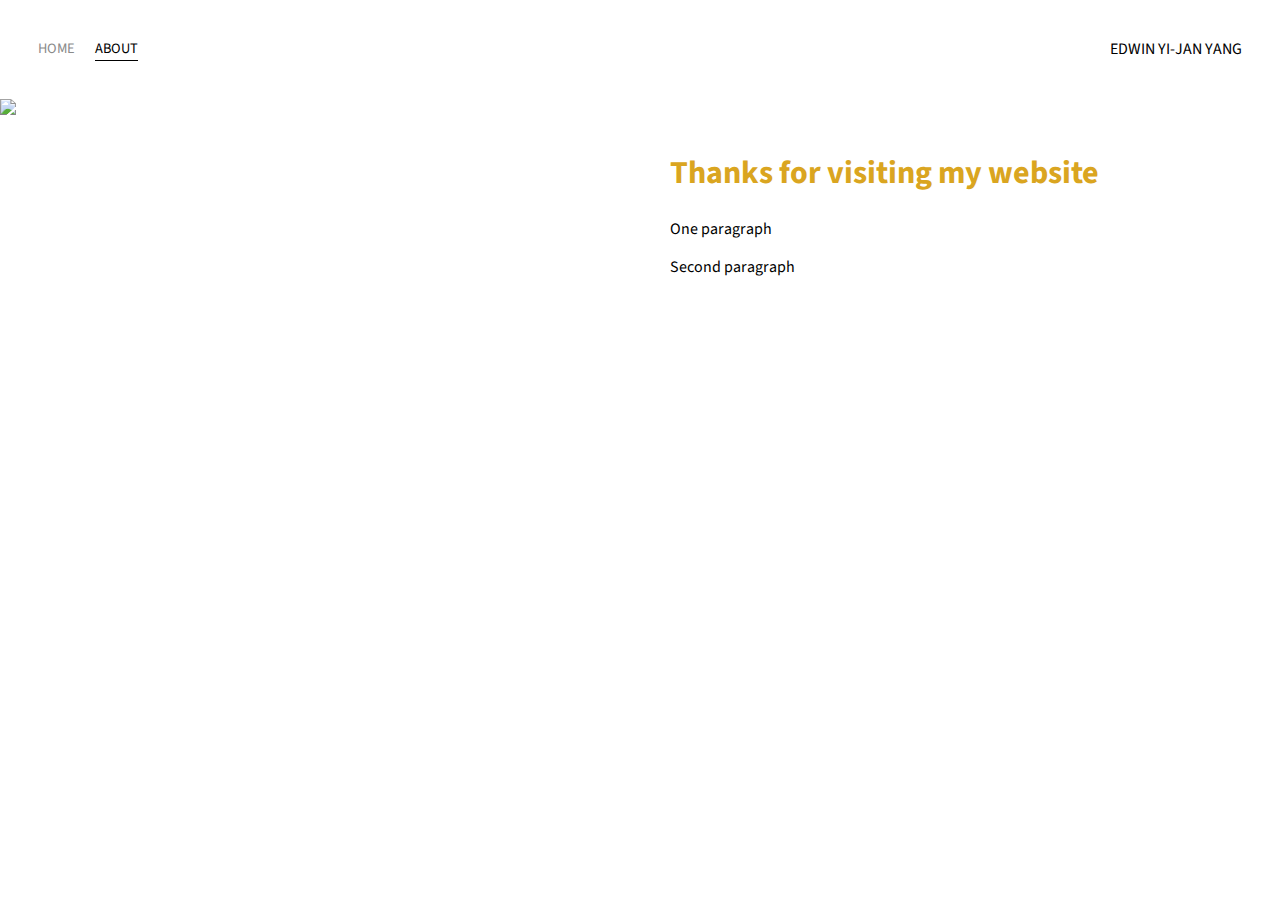
==== about.html @ 35d25801 "My Personal Website" ====
<!DOCTYPE html>
<html>
<head>
    <meta charset="utf-8" />
    <title>About</title>
    <link rel="preconnect" href="https://fonts.gstatic.com">
    <link href="https://fonts.googleapis.com/css2?family=Source+Sans+Pro:wght@300&display=swap" rel="stylesheet">
    <link rel="stylesheet" href="styles.css">
</head>
<body>
    <div class="container">
        <div class="nav-wrapper">
            <div class="left-side">
                <div class="nav-link-wrapper">
                    <a href="index.html">Home</a>
                </div>
                <div class="nav-link-wrapper active-nav-link">
                    <a href="about.html">About</a>
                </div>
            </div>  

            <div class="right-side">
                <div class="brand">
                    <div>EDWIN YI-JAN YANG</div>
                </div>
            </div>
        </div>

        <div class="content-wrapper">
            <div class="two-column-wrapper">
                <div class="profile-image-wrapper">
                    <img src="images/Personalphoto.jpg">
                </div>

                <div class="profile-content-wrapper">
                    <h1>Thanks for visiting my website</h1>
                    <p>One paragraph</p>
                    <p>Second paragraph</p>
                </div>
            </div>
        </div>

    </div>
</body>
</html>
---- styles.css ----
/* Master styles */
body {
    font-family: "Source Sans Pro", sans-serif;
    margin: 0px;
}

.container {
    display: grid;
    grid-template-columns: 1fr;
}

/*Nav styles */
.nav-wrapper {
    display: flex;
    justify-content: space-between;
    padding: 38px;
}

.left-side {
    display: flex;
} 

.nav-wrapper > .left-side > div {
    margin-right: 20px;
    font-size: 0.9em;
    text-transform: uppercase;
}

.nav-link-wrapper {
    height: 22px;
    border-bottom: 1px solid transparent;
    transition: border-bottom 0.5s;
}

.nav-link-wrapper a {
    color: #8a8a8a;
    text-decoration: none;
    transition: color 0.5s;
}

.nav-link-wrapper:hover {
    border-bottom: 1px solid black;
}
 
.nav-link-wrapper a:hover {
    color: black;
}

.active-nav-link {
    border-bottom: 1px solid black;
}

.active-nav-link a {
    color: black !important;
}

/* Portfolio styles */

.portfolio-items-wrapper {
    display: grid;
    grid-template-columns: 1fr 1fr 1fr;
}

.portfolio-item-wrapper{
    position: relative;
}

.portfolio-img-background {
    height: 350px;
    width: 100%;
    background-size: cover;
    background-position: center;
    background-repeat: no-repeat;
}

.img-text-wrapper{
    position: absolute;
    top: 0;
    display: flex;
    flex-direction: column;
    justify-content: center;
    align-items: center;
    height: 100%;
    text-align: center;
    padding-left: 100px;
    padding-right: 100px;   
}

.logo-wrapper img {
    width: 50%;
    margin-bottom: 20px;
}

.img-text-wrapper .subtitle {
    transition: 1s;
    font-weight: 600;
    color: transparent;
}

.img-text-wrapper:hover .subtitle {
    font-weight: 600;
    color: gold;
}

.img-darken {
    transition: 1s;
    filter: brightness(10%);
}

/* About page */
.two-column-wrapper {
    display: grid;
    grid-template-columns: 1fr 1fr;
}

.profile-image-wrapper img {
    width: 100%;
}

.profile-content-wrapper {
    padding: 30px;
}

.profile-content-wrapper h1 {
    color: goldenrod;

}
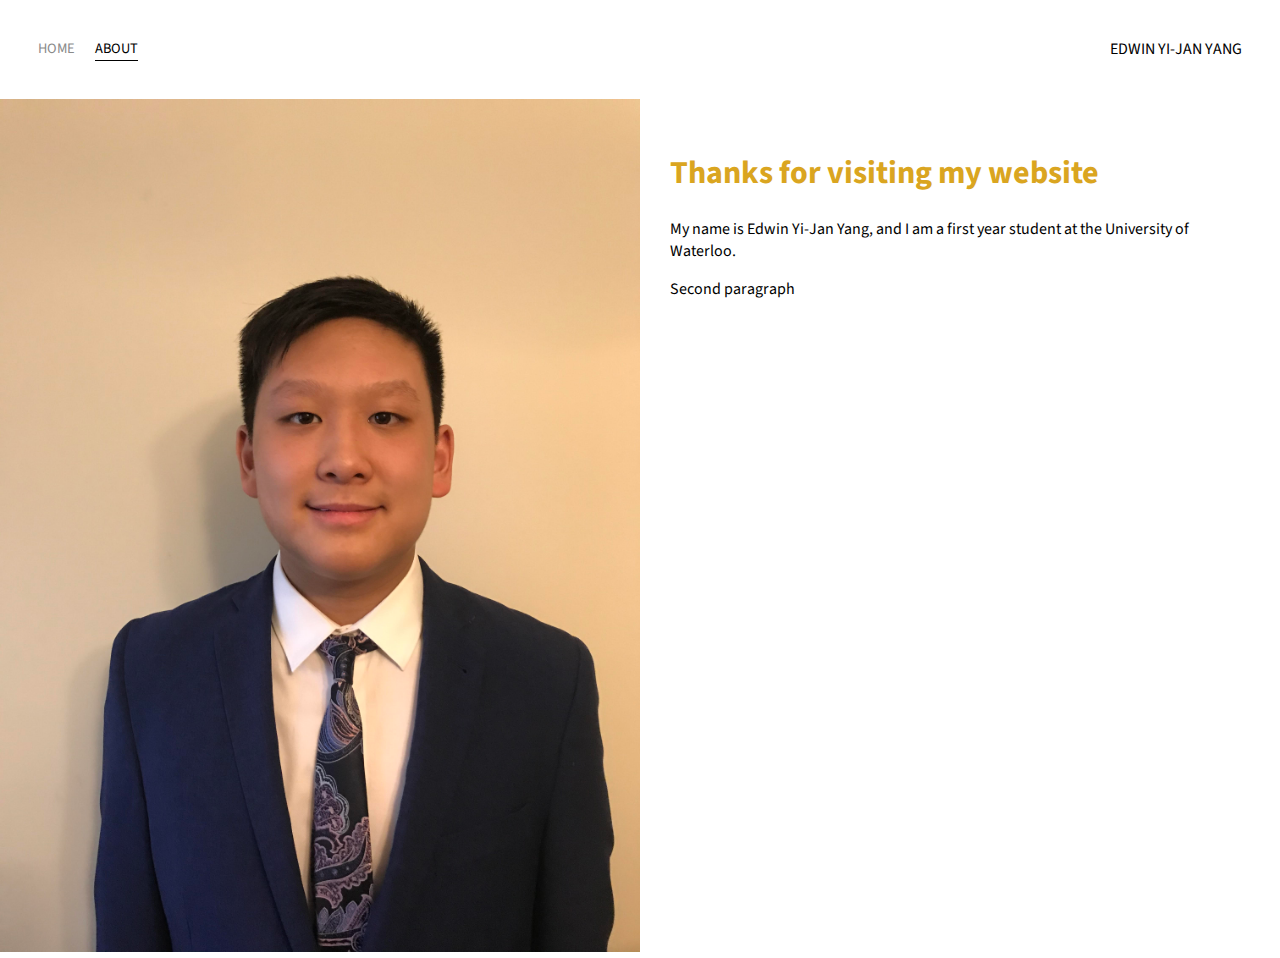
==== commit bba71560: "Update about.html" ====
--- a/about.html
+++ b/about.html
@@ -29,12 +29,14 @@
         <div class="content-wrapper">
             <div class="two-column-wrapper">
                 <div class="profile-image-wrapper">
-                    <img src="images/Personalphoto.jpg">
+                    <img src="Images/Personalphoto.jpg">
                 </div>
 
                 <div class="profile-content-wrapper">
                     <h1>Thanks for visiting my website</h1>
-                    <p>One paragraph</p>
+                    <p>My name is Edwin Yi-Jan Yang, and I am a first year student at the University of Waterloo.
+                        
+                    </p>
                     <p>Second paragraph</p>
                 </div>
             </div>
@@ -42,4 +44,4 @@
 
     </div>
 </body>
-</html> +</html> 
